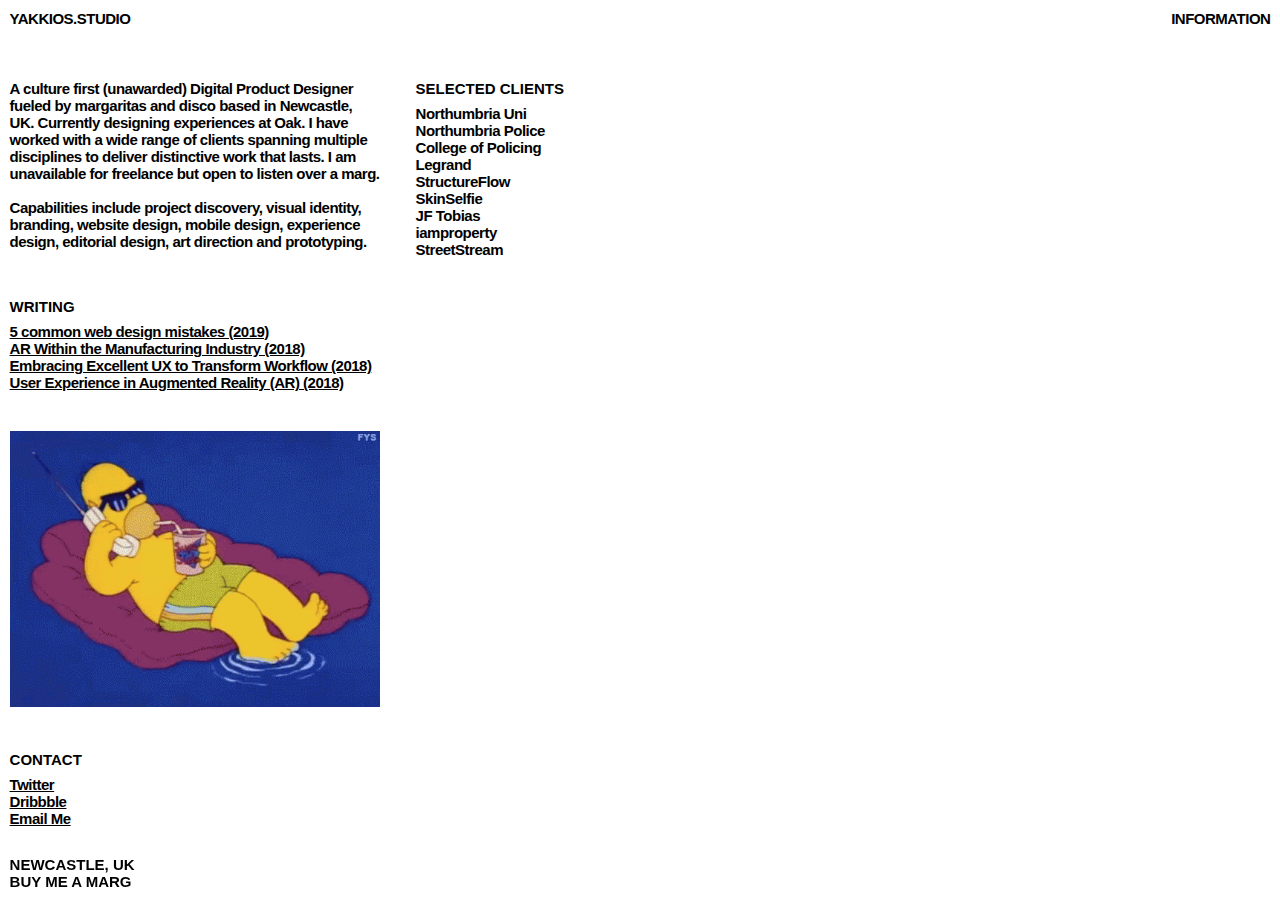
==== information.html @ cf64ff54 "Updated article link" ====
<!DOCTYPE html>
<html>
<head>
  <Title>Margarita Fueled Digital Product Designer</Title>
  <link href="stylesheet.css" rel="stylesheet" type="text/css">

  <link rel="stylesheet" type="text/css" href="MyFontsWebfontsKit.css">

  <link rel="shortcut icon" type="image/png" href="favicon.png"/>
  <link rel="shortcut icon" type="image/png" href="https://eg.com/favicon.png"/>

  <meta property="og:image" content="og-card.png"/>
<meta property="og:url" content="http://yakkios.studio"/>


  <script src="https://ajax.googleapis.com/ajax/libs/jquery/1.11.3/jquery.min.js"></script>
  <script type="text/javascript" src="jquery.js"></script>

  <script type="text/javascript">
    function myFunction() {
     var element = document.body;
     element.classList.toggle("dark-mode");
   }
 </script>

 <meta name="viewport" content="width=device-width, initial-scale=1">

</head>
<body>




  <header class="yakkios-header">
    <div class="site-title-header"><a href="http://www.yakkios.studio">YAKKIOS.STUDIO
    </div>
    <div class="copyright-header"><a href="http://www.yakkios.studio/information">INFORMATION</a>
    </div>
  </header>

  <div id="padding_block_40"></div>


<div class="about-wrapper">
<div id="div3">
     <p>A culture first (unawarded) Digital Product Designer fueled by margaritas and disco based in Newcastle, UK. Currently designing experiences at Oak. I have worked with a wide range of clients spanning multiple disciplines to deliver distinctive work that lasts. I am unavailable for freelance but open to listen over a marg.
      <br>
      <br>
    Capabilities include project discovery, visual identity, branding, website design, mobile design, experience design, editorial design, art direction and prototyping.</p> 
</div>

<div id="div4">
<h3>SELECTED CLIENTS</h3>
    <p>Northumbria Uni<br>
    Northumbria Police<br>
    College of Policing<br> 
    Legrand<br> 
    StructureFlow<br> 
    SkinSelfie<br> 
    JF Tobias<br>
    iamproperty<br>
    StreetStream<br>
  </p>
</div>
</div>

<div class="feature-block">
  <div class="feature-block-about">
   <h3>Writing</h3>
   <p><a href="https://dribbble.com/stories/2019/10/09/5-common-web-design-mistakes" target="blank">5 common web design mistakes (2019)</a></p>
   <p><a href="https://www.komododigital.co.uk/augmented-reality-ar-use-within-manufacturing/" target="blank">AR Within the Manufacturing Industry (2018)</a></p>
   <p><a href="https://www.komododigital.co.uk/insights/embracing-excellent-ux-to-transform-workflow" target="blank">Embracing Excellent UX to Transform Workflow (2018)</a></p>
   <p><a href="https://www.komododigital.co.uk/insights/user-experience-augmented-reality-ar" target="blank">User Experience in Augmented Reality (AR) (2018)</a></p>

 </div>
</div>

<div id="padding_block_40"></div>

<img class="about-gif" src="homer.gif" alt="Flowers in Chania">


<div class="feature-block">
  <div class="feature-block-about">
   <h3>CONTACT</h3>
   <p><a href="https://twitter.com/YAKKIOS" target="blank">Twitter</a></p>
   <p><a href="https://dribbble.com/YAKKIOS" target="blank">Dribbble</a></p> 
   <p><a href="mailto:jackjohnson036@gmail.com?subject=Oi Oi Savloy!">Email Me</a></p> 

 </div>
</div>


<div class="feature-block">
  <div class="feature-block-about">
   <img src="">
 </div>
</div>


<footer class="footer">
  <div class="site-title-header">
  </div>
  <div class="centre-footer">newcastle, uk
    <br>
    <a href="mailto:jackjohnson036@gmail.com?subject=Oi Oi Savloy!">Buy me a marg</a>
    <br>
  </div>
</footer>



</body>
</html>
---- stylesheet.css ----
body {
  padding: 0;
  margin: 0;
  font-family: 'Inter', sans-serif;
  float: none;
  font-weight: 400;
  animation: fadein 2s;
  font-size: 15px;
  height: 100vh;
  color: black;
}

p {
  font-size: 15px;
  padding: 0 0 0 0;
  margin: 0;
  font-weight: 600;
  letter-spacing: -0.5px;
  line-height: 17px;
}

h3 {
  font-size: 15px;
  text-transform: uppercase;
  padding: 0 0 8px 0;
  margin: 0;
  font-weight: 600;
}

body a {
  color: black;
  text-decoration: none;
}

@font-face {
  font-family: Inter;
  src: url(Inter-Regular.otf) format("opentype");
  font-weight: 400;
}

@font-face {
  font-family: Inter;
  src: url(Inter-SemiBold.otf;) format("opentype");
  font-weight: 800;
}

@-webkit-keyframes fadein {
  0%   { opacity: 0; }
  100% { opacity: 1; }
}


@-webkit-keyframes reveal {
  0% {
    transform: translate(0,100%);
  }
  100% {
    transform: translate(0,0);
  }
}


html {
  scroll-behavior: smooth;
}

.dark-mode {
  background-color: black;
  color: white;
}

.dark-mode a {
  color: white;
  border-bottom: 1px solid white;
}

.yakkios-header {
    font-family: Inter, sans-serif;
    width: 100vw;
    padding: 0.6rem;
    position: fixed;
    top: 0;
    justify-content: space-between;
    font-size: 15px;
    display: flex;
    box-sizing: border-box;
    letter-spacing: -0.5px;
    font-weight: 600;
    background-color: white;
  }

.site-title-header {
  text-align: left;
}

.centre-header {
  text-align: center;
}

.header_copyright {
  display: flex;
}

.hero {
  padding-left: 10rem;
  padding-right: 10rem;
}

.logo {
  padding-top: 4rem;
  padding-left: 2rem;
  padding-right: 2rem;
}

.logo img {
  max-width: 100%;
  animation: fadein 2s;
}

.hero img {
  max-width: 100%;
  animation: fadein 2s;
}

.hero-two {
  padding-left: 12rem;
  padding-right: 12rem;
}

.hero-two img {
  max-width: 100%;
  animation: fadein 2s;
}

.hero-three {
  padding-left: 24rem;
  padding-right: 24rem;
}

.hero-three img {
  max-width: 100%;
  animation: fadein 2s;
}


.footer {
    font-family: Inter, sans-serif;
    font-weight: 600;
    /*width: 100vw;*/
    padding: .6rem;
    position: fixed;
    bottom: 0;
    text-transform: uppercase;
    justify-content: space-between;
    display: flex;
    box-sizing: border-box;
}

.footer a {
  text-decoration: none;
}

.footer a:hover {
  border: none;
}

.feature-block {
  padding-top: 2.5rem;
  padding-left: .6rem;
}

.feature-block-about {
    padding: 0px 2rem 0 0px;
    margin: 0px;
    font-weight: normal;
    max-width: 370px;
}


.feature-block-about a { 
  text-decoration: underline;

}

.feature-block-about a:hover { 
  text-decoration: none;
}

.feature-block-about a span { 
  position: absolute; 
  display:none; 
  z-index:99; 
  float: right;
}

.feature-block-about h3 {
  font-size: 15px;
  text-transform: uppercase;
  padding: 0 0 8px 0;
  margin: 0;
  font-weight: 600;
}

.feature-block-about p {
  padding: 0;
  font-weight: 600;
  font-size: 15px;
  letter-spacing: -0.5px;
  line-height: 17px;
  padding: 0;
  margin: 0;
}

.gif {
    padding-top: 40px;
    width: 270px;
  }

.paragraph-indent {
  text-indent: 40px;
}

.feature-inner-block {
  display: inline-block;
  margin-left: 0;
  margin-right: 0;
  width: 60%;
  float: left;
  font-weight: normal;
}


#padding_block_156 {
  height: 18vw;
}

#padding_block_40 {
  height: 40px;
}

#padding_block_64 {
  height: 64px;
}

#padding_block_104 {
  height: 104px;
}


#padding_block_20vw {
  height: 20vw;
}


.work-index-wrapper {
  padding: 0 0 0 .6rem;
}

#div1 {
  margin-top: 0px;
  min-width: 270px;
  display: inline-block;
}

#div2 {
  margin-top: 0px;
    min-width: 370px;
    display: inline-block;
}

.about-wrapper {
  padding: 2.5rem 0 0 .6rem;
}

#div3 {
  vertical-align: top;
  padding-right: 2rem;
  max-width: 370px;
  display: inline-block;
}

#div4 {
  vertical-align: top;
  margin-top: 0px;
    max-width: 370px;
    display: inline-block;
    padding-right: 30px;
}

.about-gif {
  padding-left: .6rem;
  max-width: 370px;
}

.About-Project {
    padding-left: 10rem;
    margin: 0px;
    font-size: 15px;
    font-weight: 600;
}


/*SCREEN SIZES*/

@media screen and (min-width: 1270px) {

}



@media screen and (max-width: 890px) {

.hero {
  padding-right: .6rem;
  padding-left: .6rem;
}

#padding_block_156 {
  height: 40px;
}

.About-Project {
    padding-left: .6rem;
}

#padding_block_104 {
  height: 32px;
}

#div2 h3 {
  visibility: hidden;
}

#div2 p {
  padding-bottom: 12px;
}

}

@media screen and (max-width: 667px) {

  }


@media screen and (max-width: 590px) {

#div4 {

  margin-top: 40px;
}

}
---- MyFontsWebfontsKit.css ----
/**
 * @license
 * MyFonts Webfont Build ID 3784046, 2019-07-10T07:59:21-0400
 * 
 * The fonts listed in this notice are subject to the End User License
 * Agreement(s) entered into by the website owner. All other parties are 
 * explicitly restricted from using the Licensed Webfonts(s).
 * 
 * You may obtain a valid license at the URLs below.
 * 
 * Webfont: NeueAlteGrotesk-Thin by VisualWorks
 * URL: https://www.myfonts.com/fonts/visualworks/neue-alte-grotesk/thin/
 * 
 * Webfont: NeueAlteGrotesk-ExtraLight by VisualWorks
 * URL: https://www.myfonts.com/fonts/visualworks/neue-alte-grotesk/extra-light/
 * 
 * Webfont: NeueAlteGrotesk-Light by VisualWorks
 * URL: https://www.myfonts.com/fonts/visualworks/neue-alte-grotesk/light/
 * 
 * Webfont: NeueAlteGrotesk-Book by VisualWorks
 * URL: https://www.myfonts.com/fonts/visualworks/neue-alte-grotesk/book/
 * 
 * Webfont: NeueAlteGrotesk-Regular by VisualWorks
 * URL: https://www.myfonts.com/fonts/visualworks/neue-alte-grotesk/regular/
 * 
 * Webfont: NeueAlteGrotesk-Medium by VisualWorks
 * URL: https://www.myfonts.com/fonts/visualworks/neue-alte-grotesk/medium/
 * 
 * Webfont: NeueAlteGrotesk-SemiBold by VisualWorks
 * URL: https://www.myfonts.com/fonts/visualworks/neue-alte-grotesk/semi-bold/
 * 
 * Webfont: NeueAlteGrotesk-Bold by VisualWorks
 * URL: https://www.myfonts.com/fonts/visualworks/neue-alte-grotesk/bold/
 * 
 * Webfont: NeueAlteGrotesk-Heavy by VisualWorks
 * URL: https://www.myfonts.com/fonts/visualworks/neue-alte-grotesk/heavy/
 * 
 * Webfont: NeueAlteGrotesk-Black by VisualWorks
 * URL: https://www.myfonts.com/fonts/visualworks/neue-alte-grotesk/black/
 * 
 * 
 * License: https://www.myfonts.com/viewlicense?type=web&buildid=3784046
 * Licensed pageviews: 10,000
 * Webfonts copyright: Copyright © 2017-2018 by Krzysztof Chuc. All rights reserved.
 * 
 * © 2019 MyFonts Inc
*/


/* @import must be at top of file, otherwise CSS will not work */
@import url("//hello.myfonts.net/count/39bd6e");

  
@font-face {font-family: 'NeueAlteGrotesk-Thin';src: url('webfonts/39BD6E_0_0.eot');src: url('webfonts/39BD6E_0_0.eot?#iefix') format('embedded-opentype'),url('webfonts/39BD6E_0_0.woff2') format('woff2'),url('webfonts/39BD6E_0_0.woff') format('woff'),url('webfonts/39BD6E_0_0.ttf') format('truetype');}
 
  
@font-face {font-family: 'NeueAlteGrotesk-ExtraLight';src: url('webfonts/39BD6E_1_0.eot');src: url('webfonts/39BD6E_1_0.eot?#iefix') format('embedded-opentype'),url('webfonts/39BD6E_1_0.woff2') format('woff2'),url('webfonts/39BD6E_1_0.woff') format('woff'),url('webfonts/39BD6E_1_0.ttf') format('truetype');}
 
  
@font-face {font-family: 'NeueAlteGrotesk-Light';src: url('webfonts/39BD6E_2_0.eot');src: url('webfonts/39BD6E_2_0.eot?#iefix') format('embedded-opentype'),url('webfonts/39BD6E_2_0.woff2') format('woff2'),url('webfonts/39BD6E_2_0.woff') format('woff'),url('webfonts/39BD6E_2_0.ttf') format('truetype');}
 
  
@font-face {font-family: 'NeueAlteGrotesk-Book';src: url('webfonts/39BD6E_3_0.eot');src: url('webfonts/39BD6E_3_0.eot?#iefix') format('embedded-opentype'),url('webfonts/39BD6E_3_0.woff2') format('woff2'),url('webfonts/39BD6E_3_0.woff') format('woff'),url('webfonts/39BD6E_3_0.ttf') format('truetype');}
 
  
@font-face {font-family: 'NeueAlteGrotesk-Regular';src: url('webfonts/39BD6E_4_0.eot');src: url('webfonts/39BD6E_4_0.eot?#iefix') format('embedded-opentype'),url('webfonts/39BD6E_4_0.woff2') format('woff2'),url('webfonts/39BD6E_4_0.woff') format('woff'),url('webfonts/39BD6E_4_0.ttf') format('truetype');}
 
  
@font-face {font-family: 'NeueAlteGrotesk-Medium';src: url('webfonts/39BD6E_5_0.eot');src: url('webfonts/39BD6E_5_0.eot?#iefix') format('embedded-opentype'),url('webfonts/39BD6E_5_0.woff2') format('woff2'),url('webfonts/39BD6E_5_0.woff') format('woff'),url('webfonts/39BD6E_5_0.ttf') format('truetype');}
 
  
@font-face {font-family: 'NeueAlteGrotesk-SemiBold';src: url('webfonts/39BD6E_6_0.eot');src: url('webfonts/39BD6E_6_0.eot?#iefix') format('embedded-opentype'),url('webfonts/39BD6E_6_0.woff2') format('woff2'),url('webfonts/39BD6E_6_0.woff') format('woff'),url('webfonts/39BD6E_6_0.ttf') format('truetype');}
 
  
@font-face {font-family: 'NeueAlteGrotesk-Bold';src: url('webfonts/39BD6E_7_0.eot');src: url('webfonts/39BD6E_7_0.eot?#iefix') format('embedded-opentype'),url('webfonts/39BD6E_7_0.woff2') format('woff2'),url('webfonts/39BD6E_7_0.woff') format('woff'),url('webfonts/39BD6E_7_0.ttf') format('truetype');}
 
  
@font-face {font-family: 'NeueAlteGrotesk-Heavy';src: url('webfonts/39BD6E_8_0.eot');src: url('webfonts/39BD6E_8_0.eot?#iefix') format('embedded-opentype'),url('webfonts/39BD6E_8_0.woff2') format('woff2'),url('webfonts/39BD6E_8_0.woff') format('woff'),url('webfonts/39BD6E_8_0.ttf') format('truetype');}
 
  
@font-face {font-family: 'NeueAlteGrotesk-Black';src: url('webfonts/39BD6E_9_0.eot');src: url('webfonts/39BD6E_9_0.eot?#iefix') format('embedded-opentype'),url('webfonts/39BD6E_9_0.woff2') format('woff2'),url('webfonts/39BD6E_9_0.woff') format('woff'),url('webfonts/39BD6E_9_0.ttf') format('truetype');}
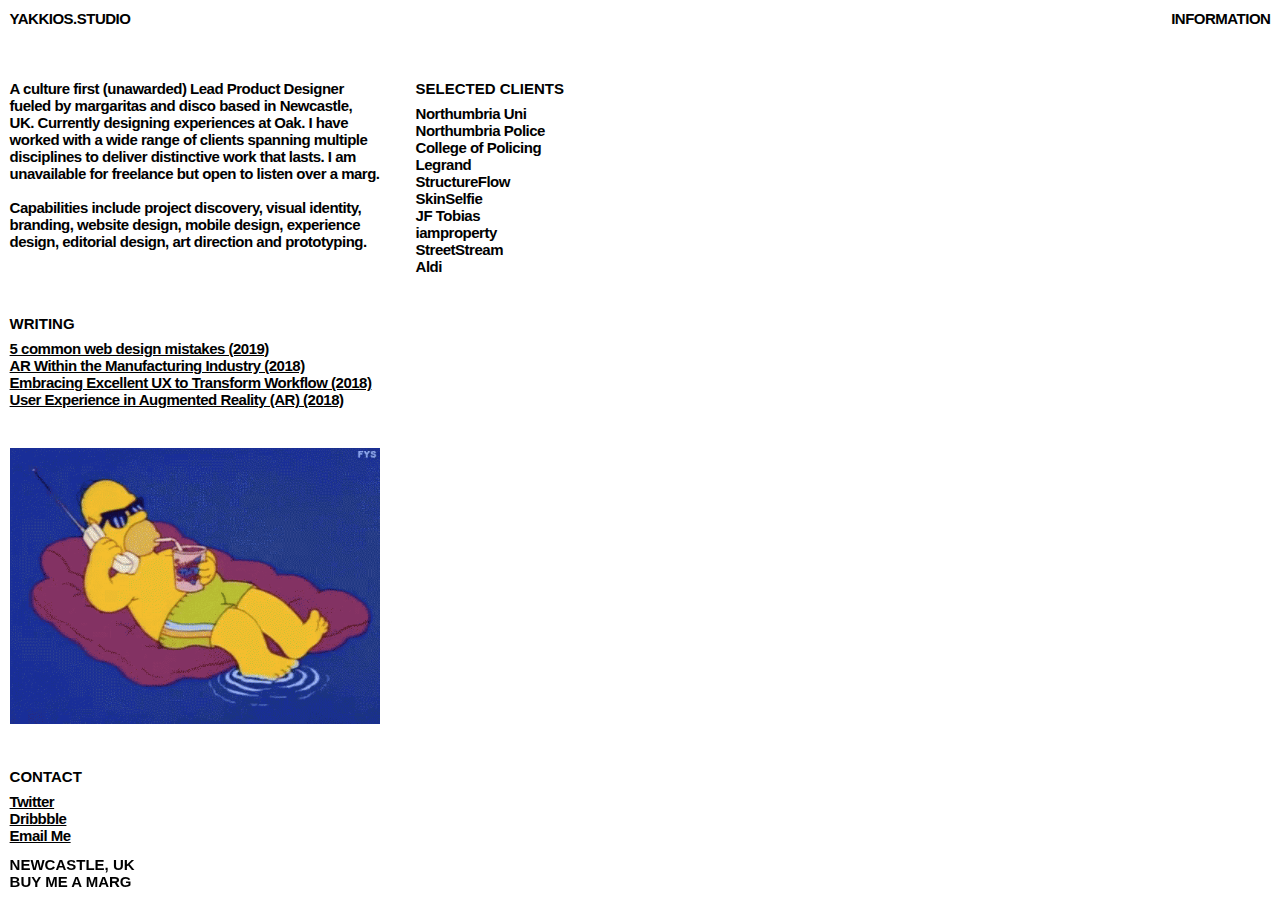
==== commit 10482d04: "Updated info" ====
--- a/information.html
+++ b/information.html
@@ -43,7 +43,7 @@
 
 <div class="about-wrapper">
 <div id="div3">
-     <p>A culture first (unawarded) Digital Product Designer fueled by margaritas and disco based in Newcastle, UK. Currently designing experiences at Oak. I have worked with a wide range of clients spanning multiple disciplines to deliver distinctive work that lasts. I am unavailable for freelance but open to listen over a marg.
+     <p>A culture first (unawarded) Lead Product Designer fueled by margaritas and disco based in Newcastle, UK. Currently designing experiences at Oak. I have worked with a wide range of clients spanning multiple disciplines to deliver distinctive work that lasts. I am unavailable for freelance but open to listen over a marg.
       <br>
       <br>
     Capabilities include project discovery, visual identity, branding, website design, mobile design, experience design, editorial design, art direction and prototyping.</p> 
@@ -60,6 +60,7 @@
     JF Tobias<br>
     iamproperty<br>
     StreetStream<br>
+    Aldi<br>
   </p>
 </div>
 </div>
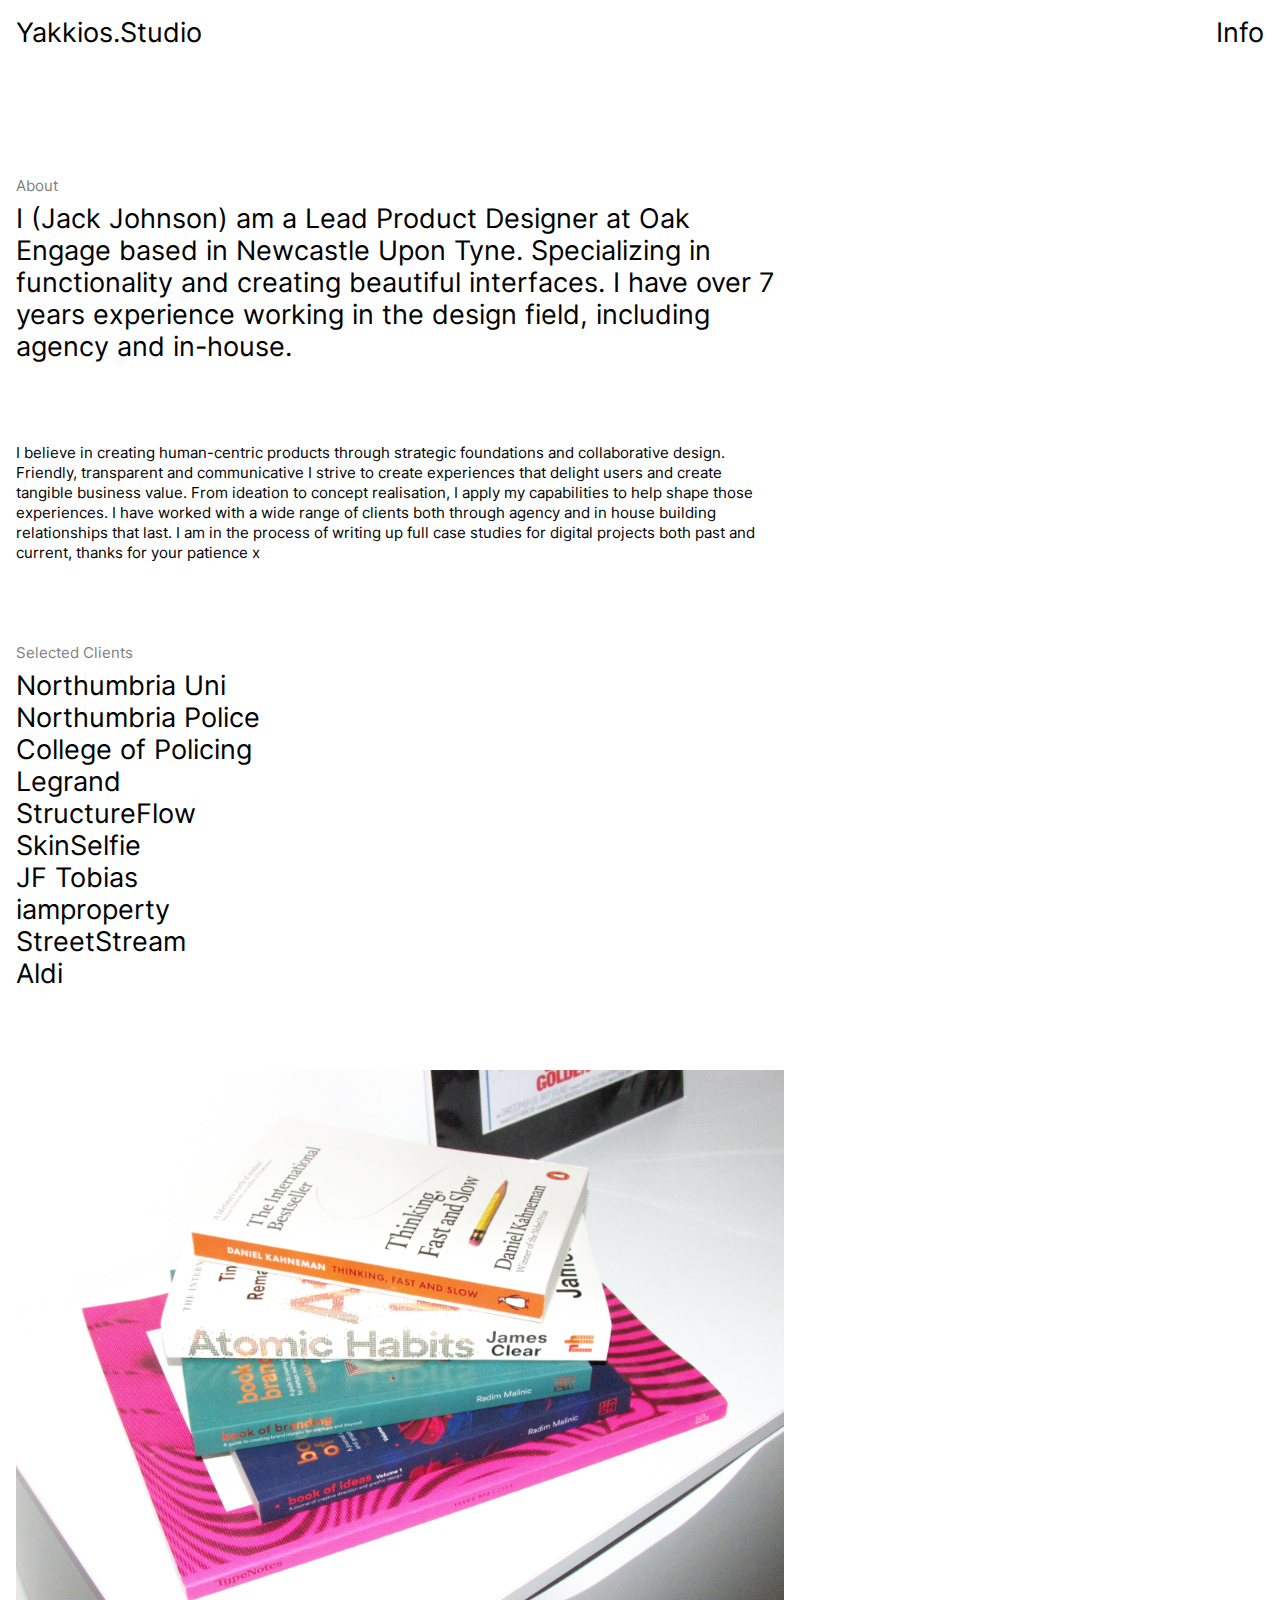
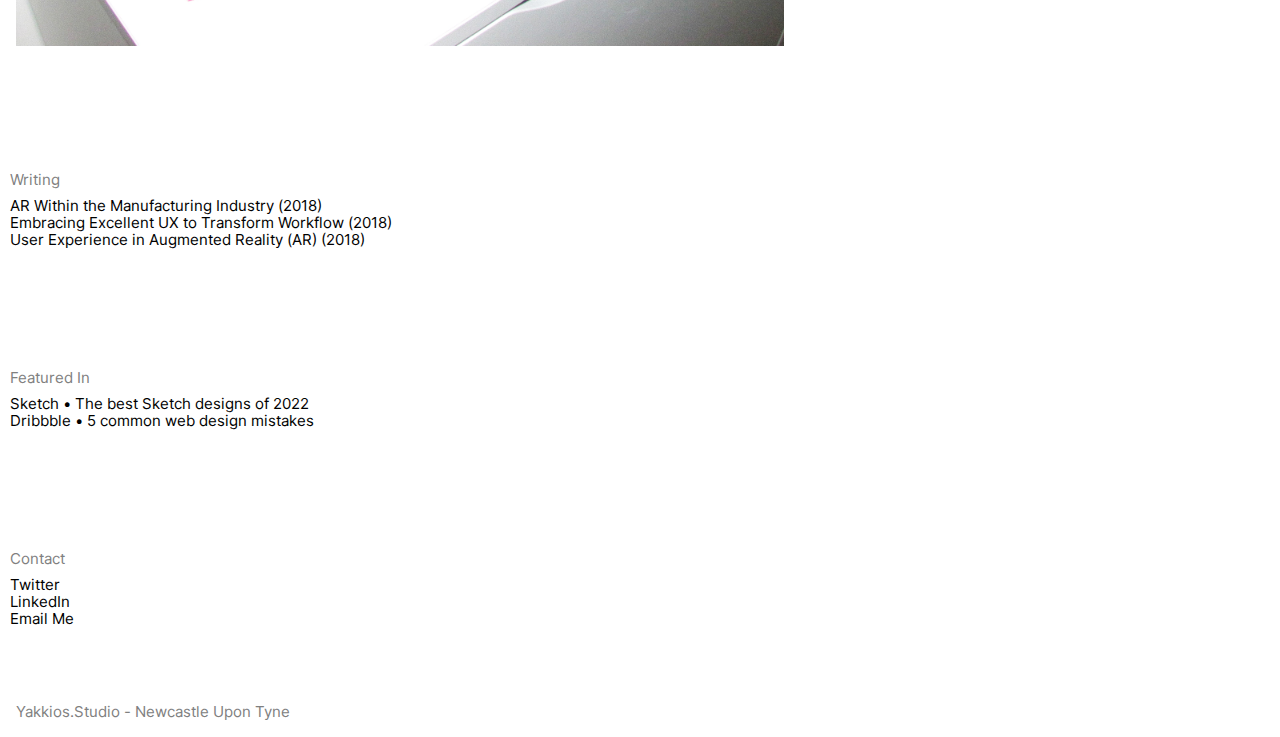
==== commit c7b1e797: "Complete update for information page and overall styling" ====
--- a/information.html
+++ b/information.html
@@ -32,9 +32,9 @@
 
 
   <header class="yakkios-header">
-    <div class="site-title-header"><a href="http://www.yakkios.studio">YAKKIOS.STUDIO
+    <div class="site-title-header"><a href="http://www.yakkios.studio">Yakkios.Studio
     </div>
-    <div class="copyright-header"><a href="http://www.yakkios.studio/information">INFORMATION</a>
+    <div class="copyright-header"><a href="http://www.yakkios.studio/information">Info</a>
     </div>
   </header>
 
@@ -43,14 +43,21 @@
 
 <div class="about-wrapper">
 <div id="div3">
-     <p>A culture first (unawarded) Lead Product Designer fueled by margaritas and disco based in Newcastle, UK. Currently designing experiences at Oak. I have worked with a wide range of clients spanning multiple disciplines to deliver distinctive work that lasts. I am unavailable for freelance but open to listen over a marg.
-      <br>
-      <br>
-    Capabilities include project discovery, visual identity, branding, website design, mobile design, experience design, editorial design, art direction and prototyping.</p> 
+     <h3>About</h3>
+     <p>I (Jack Johnson) am a Lead Product Designer at Oak Engage based in Newcastle Upon Tyne. Specializing in functionality and creating beautiful interfaces. I have over 7 years experience working in the design field, including agency and in-house. 
+</p> 
+    <div id="padding_block_40"></div>
+    <p2>I believe in creating human-centric products through strategic foundations and collaborative design. Friendly, transparent and communicative I strive to create experiences that delight users and create tangible business value. From ideation to concept realisation, I apply my capabilities to help shape those experiences. I have worked with a wide range of clients both through agency and in house building relationships that last. I am in the process of writing up full case studies for digital projects both past and current, thanks for your patience x
+ 
+
+
+</p2> 
 </div>
 
+<div id="padding_block_40"></div>
+
 <div id="div4">
-<h3>SELECTED CLIENTS</h3>
+<h3>Selected Clients</h3>
     <p>Northumbria Uni<br>
     Northumbria Police<br>
     College of Policing<br> 
@@ -65,10 +72,17 @@
 </div>
 </div>
 
+<div id="padding_block_40"></div>
+
+<!--img class="about-gif" src="homer.gif" alt="homer in a pool on a lilo"-->
+
+<img class="about-image" src="book collection.jpg" alt="stacked books">
+
+<div id="padding_block_40"></div>
+
 <div class="feature-block">
   <div class="feature-block-about">
    <h3>Writing</h3>
-   <p><a href="https://dribbble.com/stories/2019/10/09/5-common-web-design-mistakes" target="blank">5 common web design mistakes (2019)</a></p>
    <p><a href="https://www.komododigital.co.uk/augmented-reality-ar-use-within-manufacturing/" target="blank">AR Within the Manufacturing Industry (2018)</a></p>
    <p><a href="https://www.komododigital.co.uk/insights/embracing-excellent-ux-to-transform-workflow" target="blank">Embracing Excellent UX to Transform Workflow (2018)</a></p>
    <p><a href="https://www.komododigital.co.uk/insights/user-experience-augmented-reality-ar" target="blank">User Experience in Augmented Reality (AR) (2018)</a></p>
@@ -78,15 +92,25 @@
 
 <div id="padding_block_40"></div>
 
-<img class="about-gif" src="homer.gif" alt="Flowers in Chania">
+<div class="feature-block">
+  <div class="feature-block-about">
+   <h3>Featured In</h3>
+   <p><a href="https://www.sketch.com/blog/best-designs-2022/" target="blank">Sketch • The best Sketch designs of 2022</a></p>
+   <p><a href="https://dribbble.com/stories/2019/10/09/5-common-web-design-mistakes" target="blank">Dribbble • 5 common web design mistakes</a></p>
+
+
+ </div>
+</div>
+
+<div id="padding_block_40"></div>
 
 
 <div class="feature-block">
   <div class="feature-block-about">
-   <h3>CONTACT</h3>
+   <h3>Contact</h3>
    <p><a href="https://twitter.com/YAKKIOS" target="blank">Twitter</a></p>
-   <p><a href="https://dribbble.com/YAKKIOS" target="blank">Dribbble</a></p> 
-   <p><a href="mailto:jackjohnson036@gmail.com?subject=Oi Oi Savloy!">Email Me</a></p> 
+   <p><a href="https://dribbble.com/YAKKIOS" target="blank">LinkedIn</a></p> 
+   <p><a href="mailto:jackjohnson036@gmail.com?subject=Hey Jack!">Email Me</a></p> 
 
  </div>
 </div>
@@ -102,10 +126,7 @@
 <footer class="footer">
   <div class="site-title-header">
   </div>
-  <div class="centre-footer">newcastle, uk
-    <br>
-    <a href="mailto:jackjohnson036@gmail.com?subject=Oi Oi Savloy!">Buy me a marg</a>
-    <br>
+  <div class="centre-footer">Yakkios.Studio - Newcastle Upon Tyne
   </div>
 </footer>
 
--- a/stylesheet.css
+++ b/stylesheet.css
@@ -11,20 +11,27 @@
 }
 
 p {
-  font-size: 15px;
+  font-size: 27px;
   padding: 0 0 0 0;
   margin: 0;
-  font-weight: 600;
-  letter-spacing: -0.5px;
-  line-height: 17px;
+  font-weight: 500;
+  line-height: 32px;
+}
+
+p2 {
+  font-size: 15px;
+  padding: 0 0 0 0;
+  margin: 0;
+  font-weight: 500;
+  line-height: 20px;
 }
 
 h3 {
   font-size: 15px;
-  text-transform: uppercase;
   padding: 0 0 8px 0;
   margin: 0;
-  font-weight: 600;
+  font-weight: 500;
+  color: grey;
 }
 
 body a {
@@ -77,15 +84,14 @@
 .yakkios-header {
     font-family: Inter, sans-serif;
     width: 100vw;
-    padding: 0.6rem;
+    padding: 1rem;
     position: fixed;
     top: 0;
     justify-content: space-between;
-    font-size: 15px;
+    font-size: 27px;
     display: flex;
     box-sizing: border-box;
-    letter-spacing: -0.5px;
-    font-weight: 600;
+    font-weight: 500;
     background-color: white;
   }
 
@@ -145,15 +151,13 @@
 
 .footer {
     font-family: Inter, sans-serif;
-    font-weight: 600;
+    font-weight: 500;
     /*width: 100vw;*/
-    padding: .6rem;
-    position: fixed;
+    padding: 1rem;
     bottom: 0;
-    text-transform: uppercase;
     justify-content: space-between;
-    display: flex;
     box-sizing: border-box;
+    color: grey;
 }
 
 .footer a {
@@ -173,17 +177,18 @@
     padding: 0px 2rem 0 0px;
     margin: 0px;
     font-weight: normal;
-    max-width: 370px;
+    max-width: 60%;
 }
 
 
 .feature-block-about a { 
-  text-decoration: underline;
+  text-decoration: none;
 
 }
 
 .feature-block-about a:hover { 
   text-decoration: none;
+  color: grey;
 }
 
 .feature-block-about a span { 
@@ -195,26 +200,28 @@
 
 .feature-block-about h3 {
   font-size: 15px;
-  text-transform: uppercase;
   padding: 0 0 8px 0;
   margin: 0;
-  font-weight: 600;
+  font-weight: 500;
 }
 
 .feature-block-about p {
   padding: 0;
-  font-weight: 600;
-  font-size: 15px;
-  letter-spacing: -0.5px;
+  font-weight: 500;
+  font-size: 15px;
   line-height: 17px;
   padding: 0;
   margin: 0;
 }
 
 .gif {
-    padding-top: 40px;
     width: 270px;
   }
+
+.about-image {
+  max-width: 60%;
+  padding-left: 1rem;
+}
 
 .paragraph-indent {
   text-indent: 40px;
@@ -235,7 +242,7 @@
 }
 
 #padding_block_40 {
-  height: 40px;
+  height: 80px;
 }
 
 #padding_block_64 {
@@ -269,34 +276,33 @@
 }
 
 .about-wrapper {
-  padding: 2.5rem 0 0 .6rem;
+  padding: 6rem 0 0 1rem;
 }
 
 #div3 {
   vertical-align: top;
   padding-right: 2rem;
-  max-width: 370px;
+  max-width: 60%;
   display: inline-block;
 }
 
 #div4 {
   vertical-align: top;
   margin-top: 0px;
-    max-width: 370px;
-    display: inline-block;
+    max-width: 800px;
     padding-right: 30px;
 }
 
 .about-gif {
   padding-left: .6rem;
-  max-width: 370px;
+  max-width: 800px;
 }
 
 .About-Project {
     padding-left: 10rem;
     margin: 0px;
     font-size: 15px;
-    font-weight: 600;
+    font-weight: 500;
 }
 
 
@@ -315,8 +321,8 @@
   padding-left: .6rem;
 }
 
-#padding_block_156 {
-  height: 40px;
+#padding_block_80 {
+  height: 80px;
 }
 
 .About-Project {
@@ -349,9 +355,27 @@
   margin-top: 40px;
 }
 
-}
-
-
-
-
-
+#div3 {
+  vertical-align: top;
+  padding-right: 1rem;
+  max-width: 100%;
+  display: inline-block;
+}
+
+.about-image {
+  max-width: 88%;
+  padding-left: 1rem;
+  padding-right: 1rem;
+}
+
+}
+
+
+::selection {
+  background: orange; /* WebKit/Blink Browsers */
+}
+::-moz-selection {
+  background: orange; /* Gecko Browsers */
+}
+
+
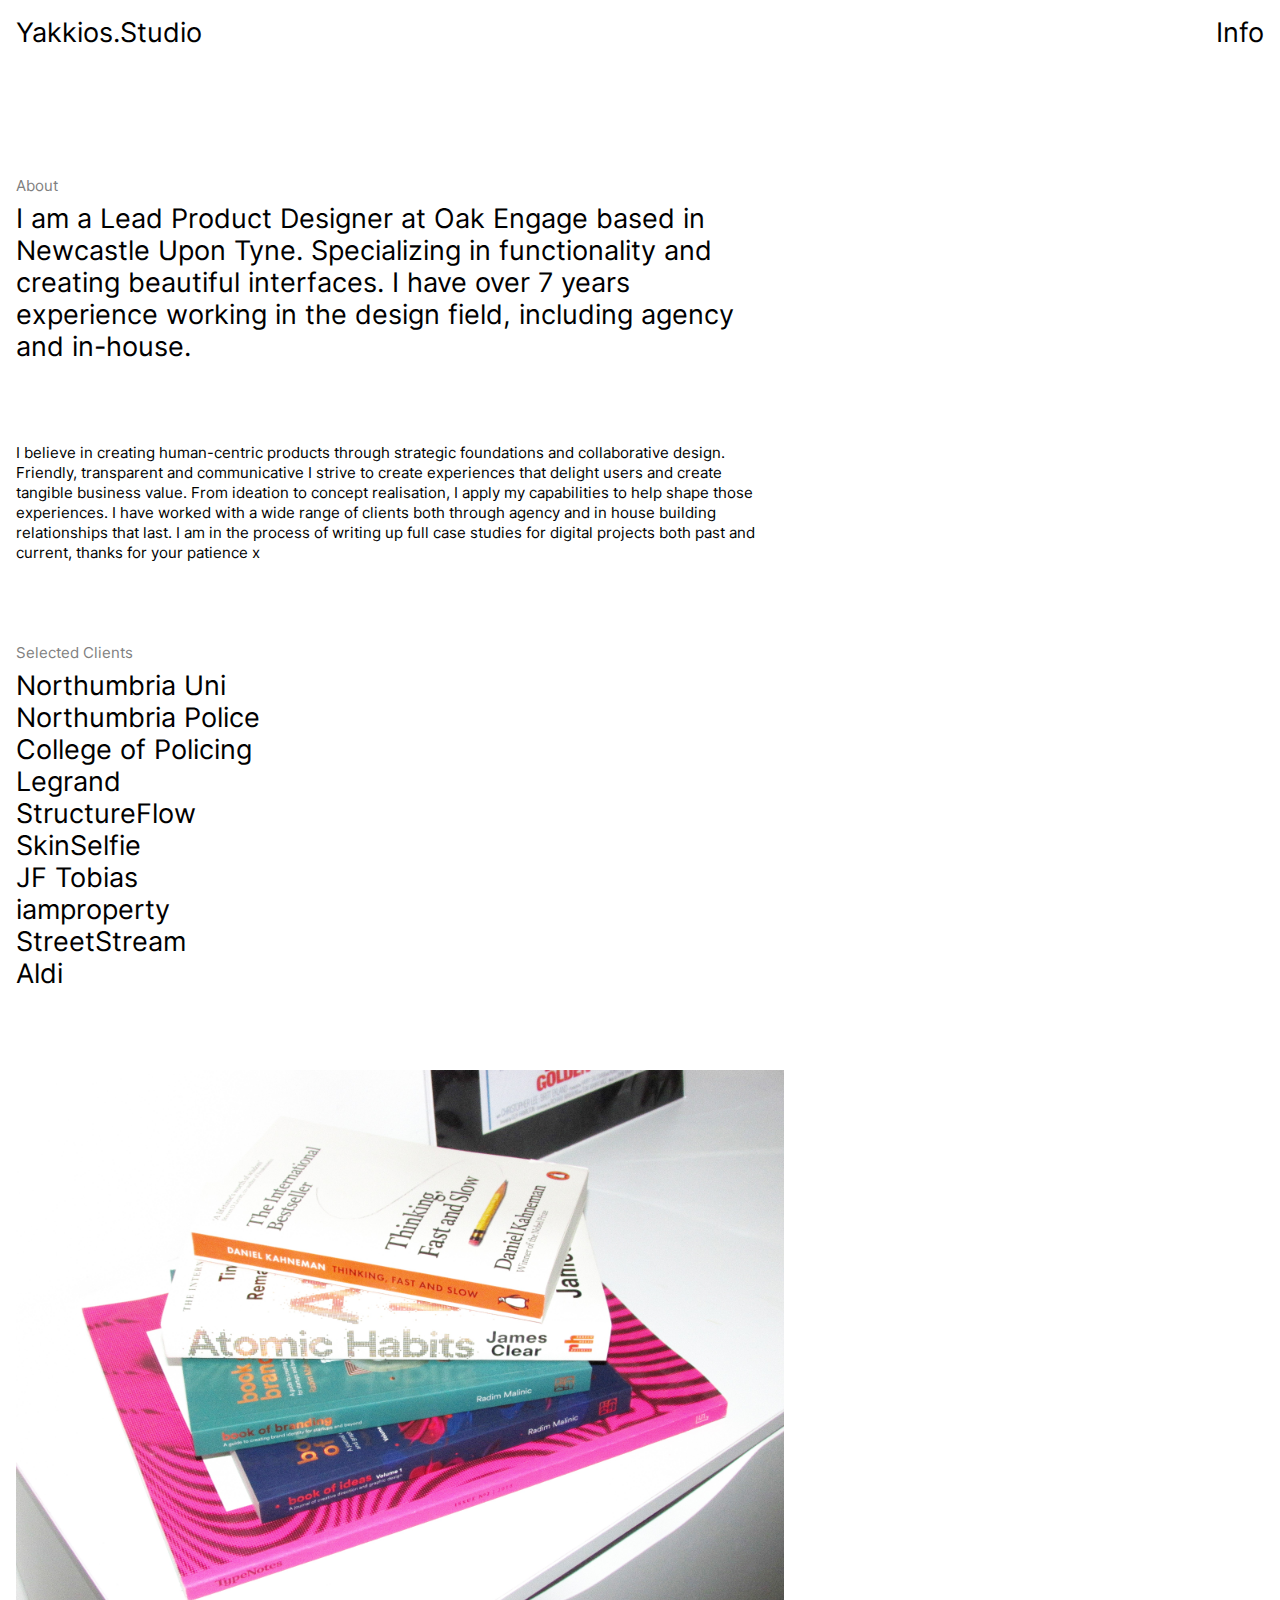
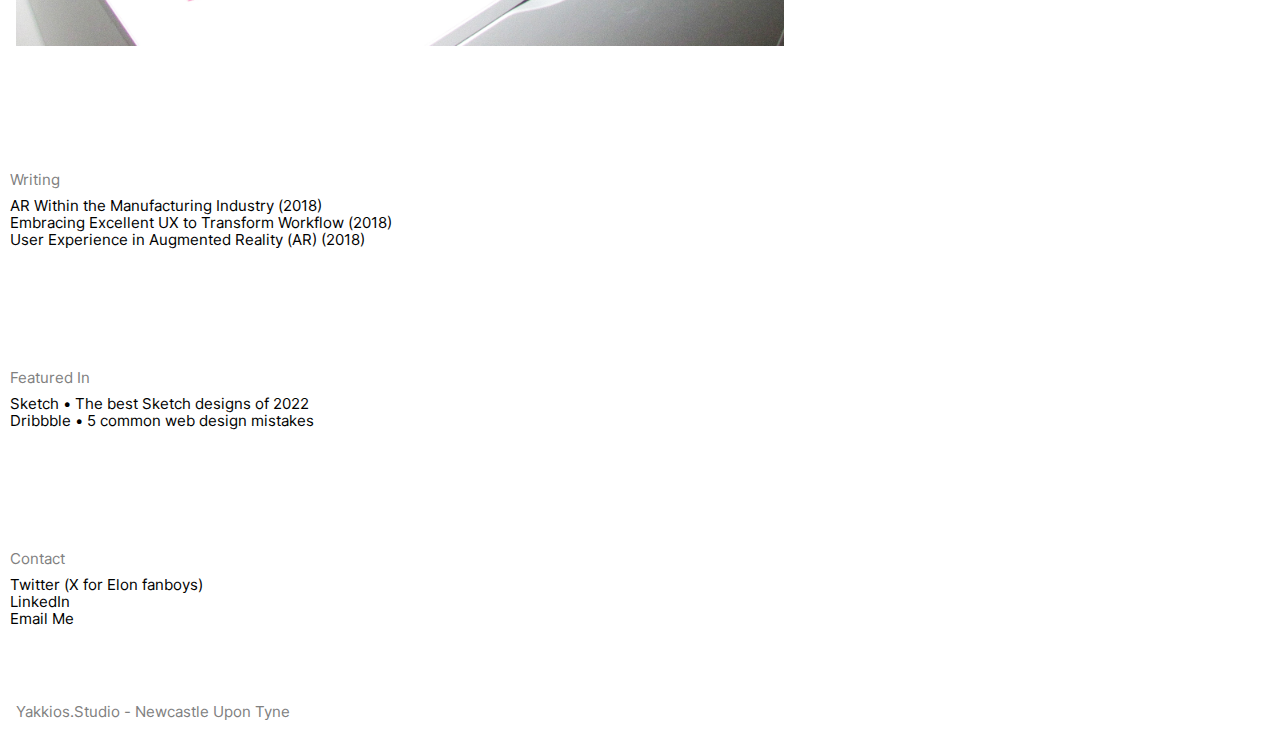
==== commit ddc53128: "Padding and preview copy changes" ====
--- a/information.html
+++ b/information.html
@@ -1,7 +1,7 @@
 <!DOCTYPE html>
 <html>
 <head>
-  <Title>Margarita Fueled Digital Product Designer</Title>
+  <Title>Margarita Fueled Lead Product Designer</Title>
   <link href="stylesheet.css" rel="stylesheet" type="text/css">
 
   <link rel="stylesheet" type="text/css" href="MyFontsWebfontsKit.css">
@@ -10,7 +10,7 @@
   <link rel="shortcut icon" type="image/png" href="https://eg.com/favicon.png"/>
 
   <meta property="og:image" content="og-card.png"/>
-<meta property="og:url" content="http://yakkios.studio"/>
+  <meta property="og:url" content="http://yakkios.studio"/>
 
 
   <script src="https://ajax.googleapis.com/ajax/libs/jquery/1.11.3/jquery.min.js"></script>
@@ -44,7 +44,7 @@
 <div class="about-wrapper">
 <div id="div3">
      <h3>About</h3>
-     <p>I (Jack Johnson) am a Lead Product Designer at Oak Engage based in Newcastle Upon Tyne. Specializing in functionality and creating beautiful interfaces. I have over 7 years experience working in the design field, including agency and in-house. 
+     <p>I am a Lead Product Designer at Oak Engage based in Newcastle Upon Tyne. Specializing in functionality and creating beautiful interfaces. I have over 7 years experience working in the design field, including agency and in-house. 
 </p> 
     <div id="padding_block_40"></div>
     <p2>I believe in creating human-centric products through strategic foundations and collaborative design. Friendly, transparent and communicative I strive to create experiences that delight users and create tangible business value. From ideation to concept realisation, I apply my capabilities to help shape those experiences. I have worked with a wide range of clients both through agency and in house building relationships that last. I am in the process of writing up full case studies for digital projects both past and current, thanks for your patience x
@@ -108,7 +108,7 @@
 <div class="feature-block">
   <div class="feature-block-about">
    <h3>Contact</h3>
-   <p><a href="https://twitter.com/YAKKIOS" target="blank">Twitter</a></p>
+   <p><a href="https://twitter.com/YAKKIOS" target="blank">Twitter (X for Elon fanboys)</a></p>
    <p><a href="https://dribbble.com/YAKKIOS" target="blank">LinkedIn</a></p> 
    <p><a href="mailto:jackjohnson036@gmail.com?subject=Hey Jack!">Email Me</a></p> 
 
--- a/stylesheet.css
+++ b/stylesheet.css
@@ -317,8 +317,8 @@
 @media screen and (max-width: 890px) {
 
 .hero {
-  padding-right: .6rem;
-  padding-left: .6rem;
+  padding-right: 1rem;
+  padding-left: 1rem;
 }
 
 #padding_block_80 {
@@ -363,11 +363,15 @@
 }
 
 .about-image {
-  max-width: 88%;
+  max-width: 92%;
   padding-left: 1rem;
   padding-right: 1rem;
 }
 
+.feature-block-about {
+  max-width: 100%;
+}
+
 }
 
 
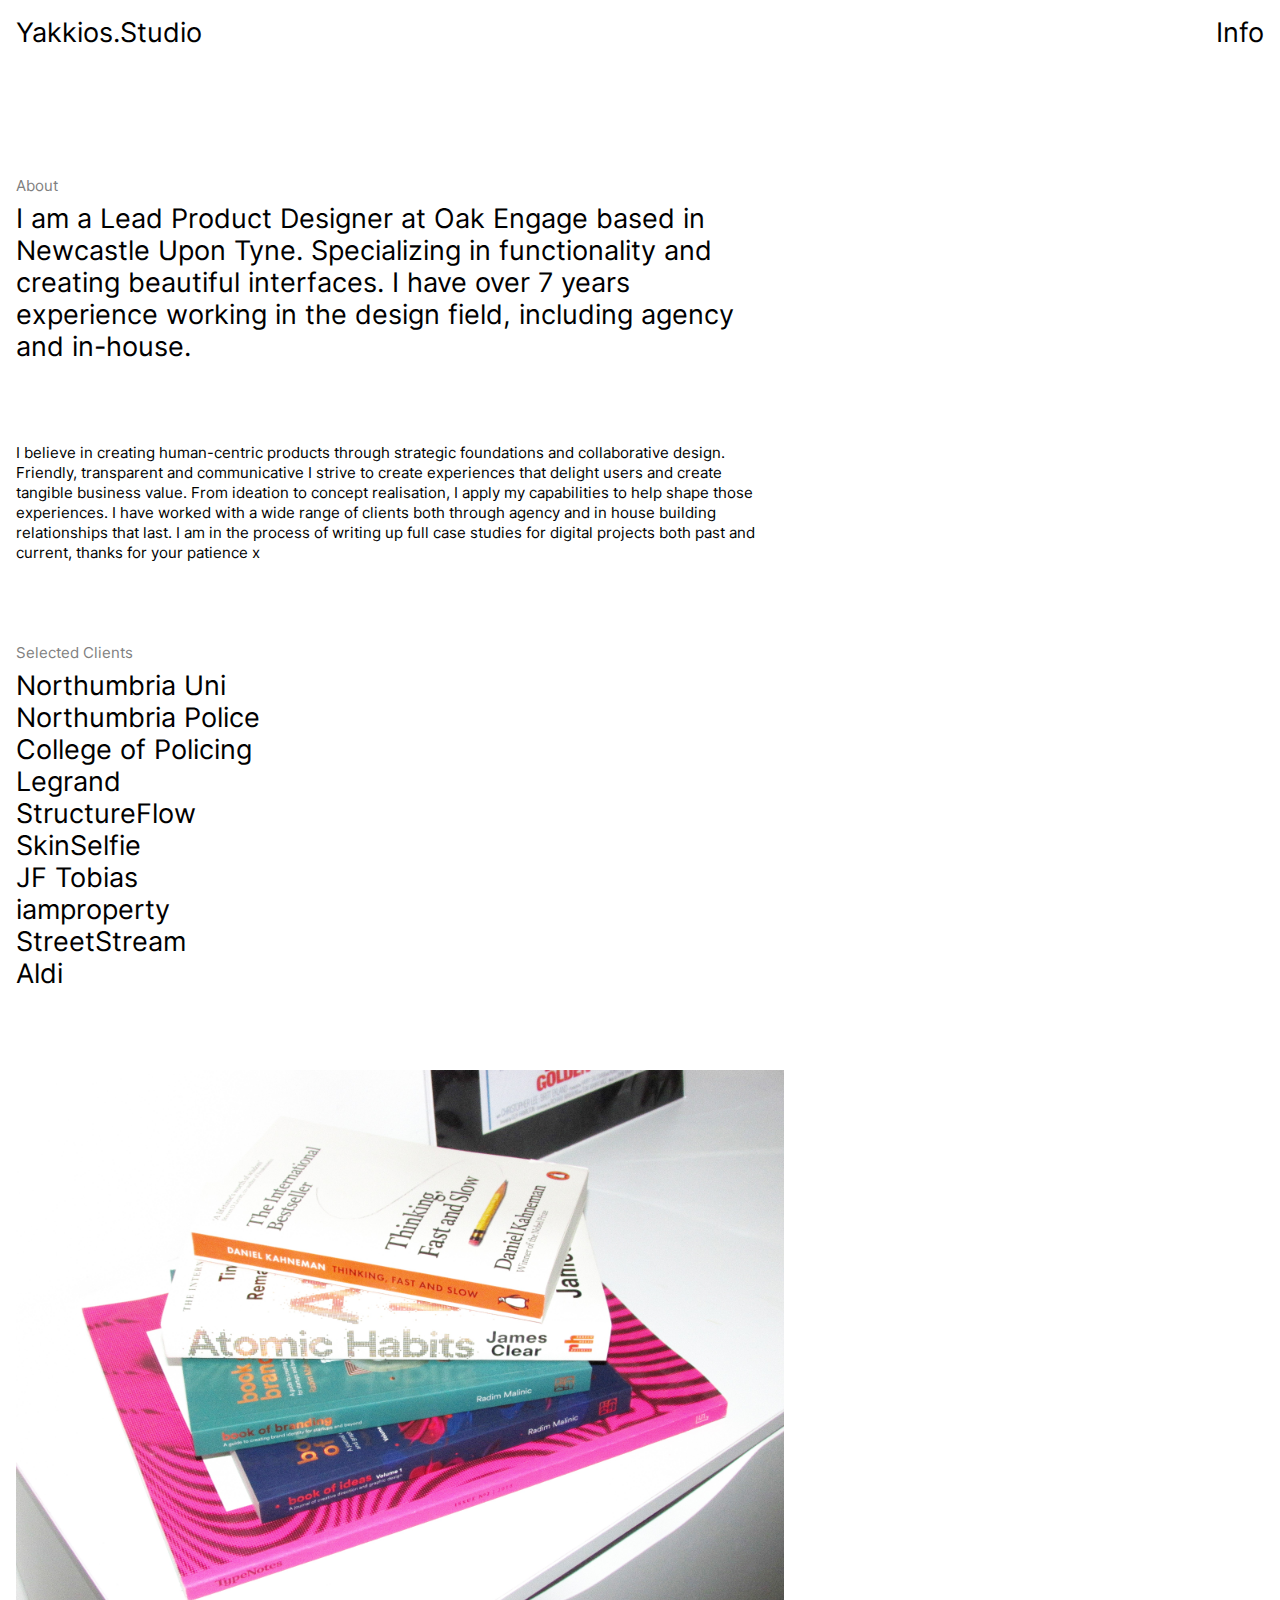
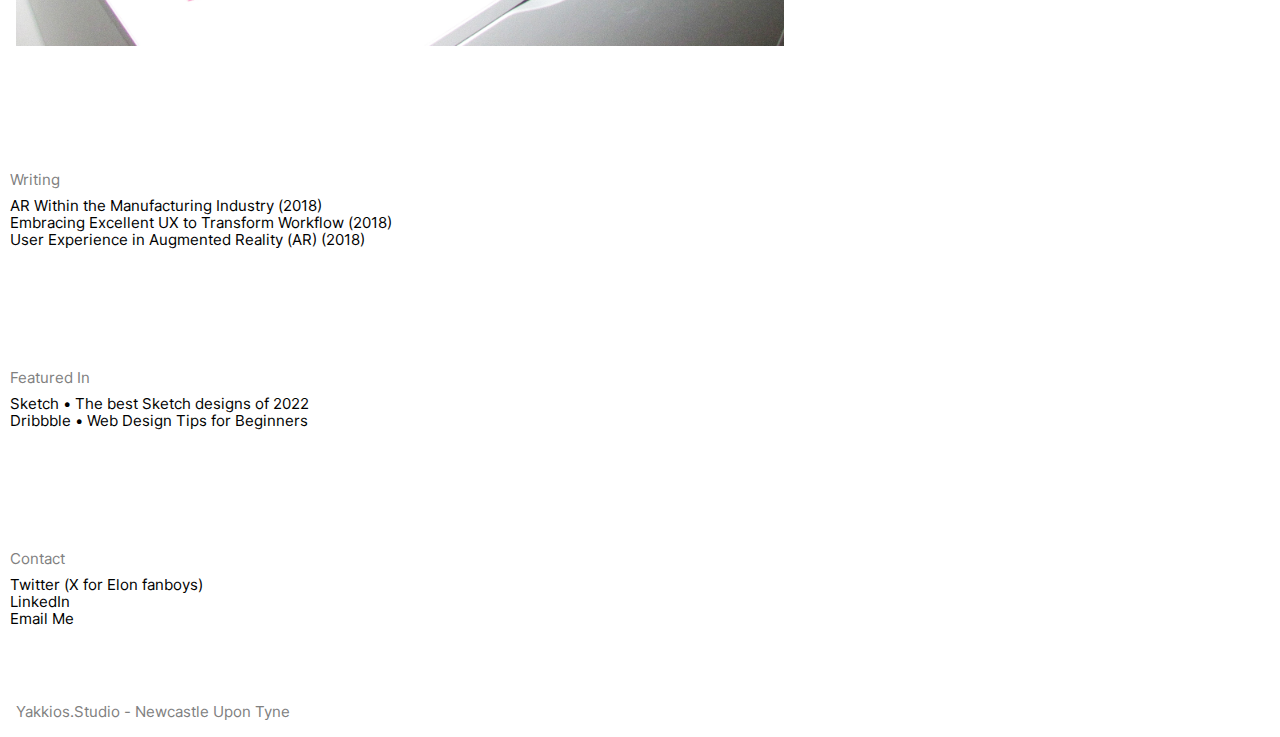
==== commit e7032b7e: "Featured in copy change" ====
--- a/information.html
+++ b/information.html
@@ -96,7 +96,7 @@
   <div class="feature-block-about">
    <h3>Featured In</h3>
    <p><a href="https://www.sketch.com/blog/best-designs-2022/" target="blank">Sketch • The best Sketch designs of 2022</a></p>
-   <p><a href="https://dribbble.com/stories/2019/10/09/5-common-web-design-mistakes" target="blank">Dribbble • 5 common web design mistakes</a></p>
+   <p><a href="https://dribbble.com/stories/2019/10/09/5-common-web-design-mistakes" target="blank">Dribbble • Web Design Tips for Beginners</a></p>
 
 
  </div>
@@ -109,7 +109,7 @@
   <div class="feature-block-about">
    <h3>Contact</h3>
    <p><a href="https://twitter.com/YAKKIOS" target="blank">Twitter (X for Elon fanboys)</a></p>
-   <p><a href="https://dribbble.com/YAKKIOS" target="blank">LinkedIn</a></p> 
+   <p><a href="https://www.linkedin.com/in/jack-johnson-758879113/" target="blank">LinkedIn</a></p> 
    <p><a href="mailto:jackjohnson036@gmail.com?subject=Hey Jack!">Email Me</a></p> 
 
  </div>
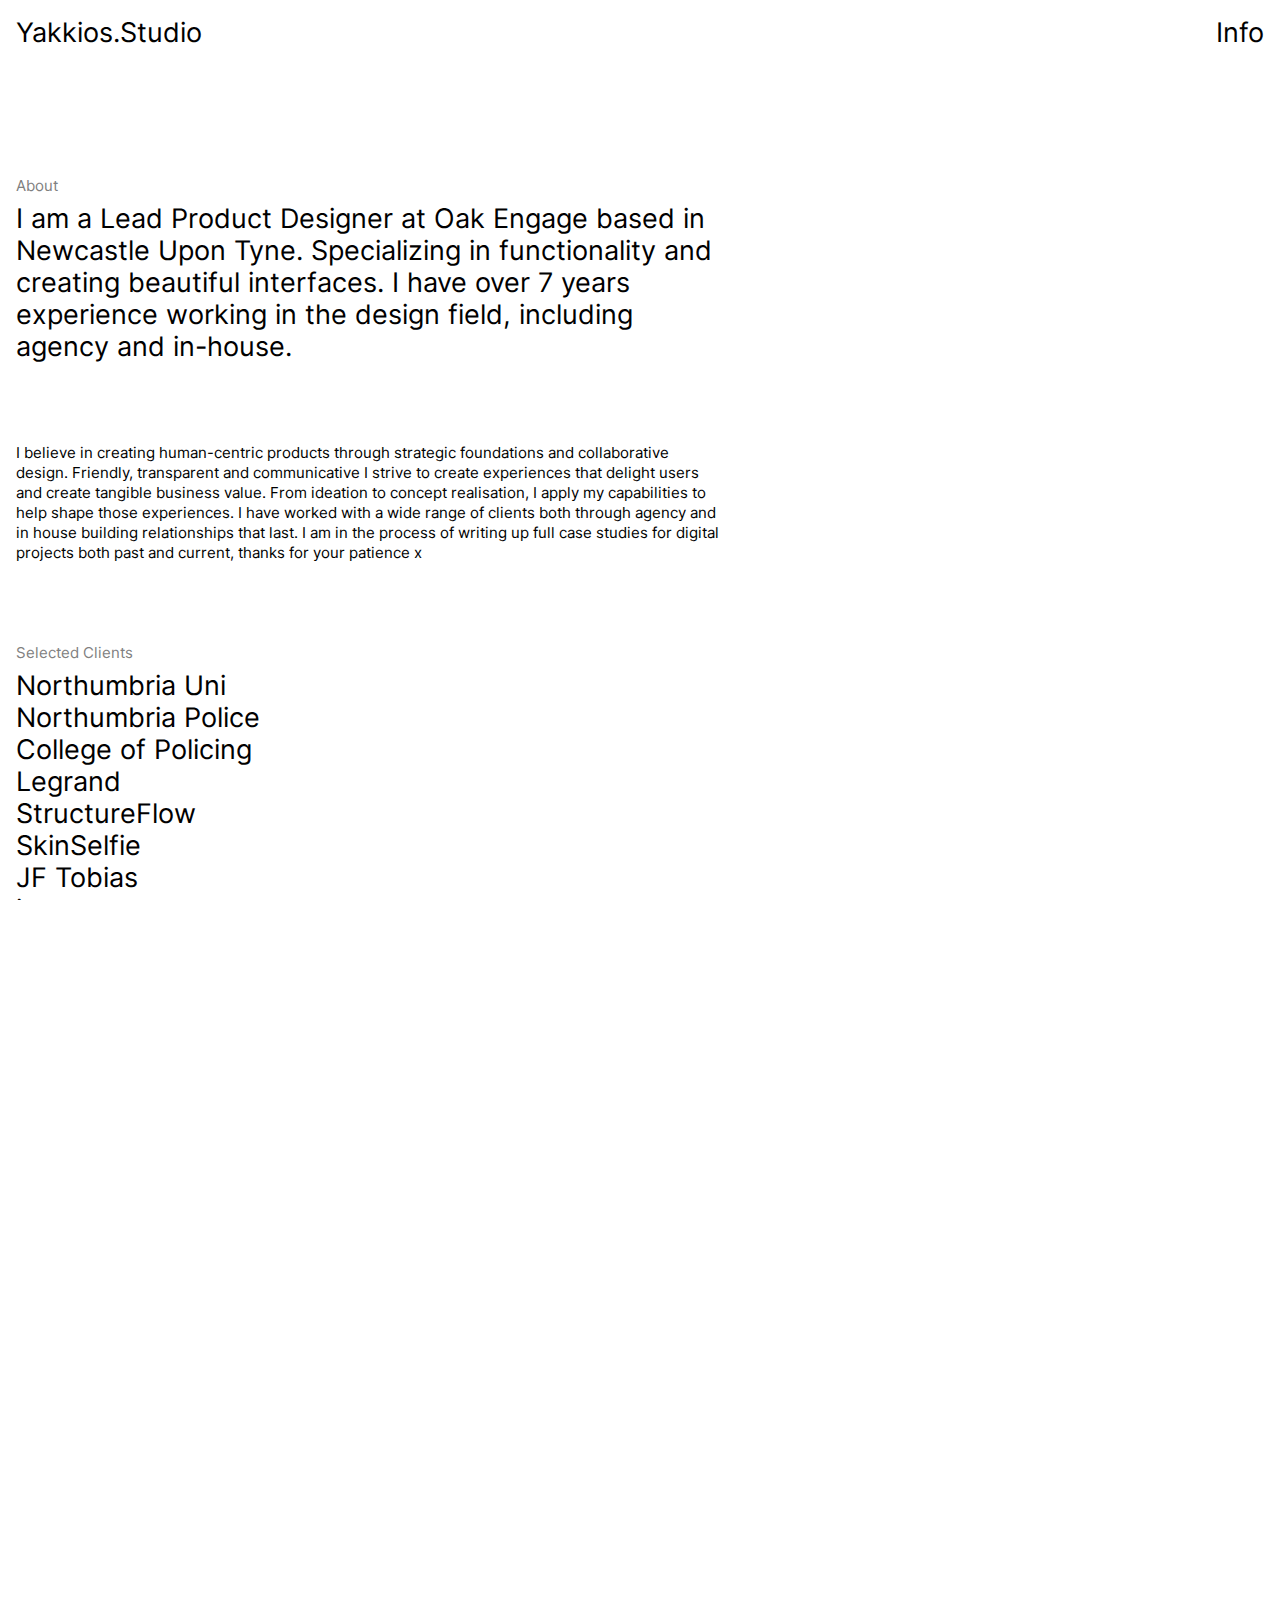
==== commit 3bec6db2: "Card layout index" ====
--- a/information.html
+++ b/information.html
@@ -76,7 +76,7 @@
 
 <!--img class="about-gif" src="homer.gif" alt="homer in a pool on a lilo"-->
 
-<img class="about-image" src="book collection.jpg" alt="stacked books">
+<img class="about-image" src="Book-Collection.png" alt="stacked books">
 
 <div id="padding_block_40"></div>
 
--- a/stylesheet.css
+++ b/stylesheet.css
@@ -1,3 +1,7 @@
+html, body {
+  overflow-x: hidden;
+}
+
 body {
   padding: 0;
   margin: 0;
@@ -8,47 +12,8 @@
   font-size: 15px;
   height: 100vh;
   color: black;
-}
-
-p {
-  font-size: 27px;
-  padding: 0 0 0 0;
-  margin: 0;
-  font-weight: 500;
-  line-height: 32px;
-}
-
-p2 {
-  font-size: 15px;
-  padding: 0 0 0 0;
-  margin: 0;
-  font-weight: 500;
-  line-height: 20px;
-}
-
-h3 {
-  font-size: 15px;
-  padding: 0 0 8px 0;
-  margin: 0;
-  font-weight: 500;
-  color: grey;
-}
-
-body a {
-  color: black;
-  text-decoration: none;
-}
-
-@font-face {
-  font-family: Inter;
-  src: url(Inter-Regular.otf) format("opentype");
-  font-weight: 400;
-}
-
-@font-face {
-  font-family: Inter;
-  src: url(Inter-SemiBold.otf;) format("opentype");
-  font-weight: 800;
+  position: relative;
+  scroll-behavior: smooth;
 }
 
 @-webkit-keyframes fadein {
@@ -67,8 +32,45 @@
 }
 
 
-html {
-  scroll-behavior: smooth;
+p {
+  font-size: 27px;
+  padding: 0 0 0 0;
+  margin: 0;
+  font-weight: 500;
+  line-height: 32px;
+}
+
+p2 {
+  font-size: 15px;
+  padding: 0 0 0 0;
+  margin: 0;
+  font-weight: 500;
+  line-height: 20px;
+}
+
+h3 {
+  font-size: 15px;
+  padding: 0 0 8px 0;
+  margin: 0;
+  font-weight: 500;
+  color: grey;
+}
+
+body a {
+  color: black;
+  text-decoration: none;
+}
+
+@font-face {
+  font-family: Inter;
+  src: url(Inter-Regular.otf) format("opentype");
+  font-weight: 400;
+}
+
+@font-face {
+  font-family: Inter;
+  src: url(Inter-SemiBold.otf;) format("opentype");
+  font-weight: 800;
 }
 
 .dark-mode {
@@ -93,6 +95,7 @@
     box-sizing: border-box;
     font-weight: 500;
     background-color: white;
+    z-index: 1;
   }
 
 .site-title-header {
@@ -105,6 +108,38 @@
 
 .header_copyright {
   display: flex;
+}
+
+.column {
+  float: left;
+  width: 50%;
+  padding: 32px 24px;
+}
+
+.row {
+  display: flex;
+}
+
+.column h1 {
+  font-size: 15px;
+    padding: 12px 0 0 0;
+    margin: 0;
+    font-weight: 500;
+}
+
+.column h2 {
+    font-size: 15px;
+    padding: 4px 0 0 0;
+    margin: 0;
+    font-weight: 500;
+    color: grey;
+}
+
+/* Clear floats after image containers */
+.row::after {
+  content: "";
+  clear: both;
+  display: table;
 }
 
 .hero {
@@ -177,7 +212,7 @@
     padding: 0px 2rem 0 0px;
     margin: 0px;
     font-weight: normal;
-    max-width: 60%;
+    max-width: 56%;
 }
 
 
@@ -219,8 +254,18 @@
   }
 
 .about-image {
-  max-width: 60%;
+  max-width: 56%;
   padding-left: 1rem;
+}
+
+.work-image-wrapper {
+  padding-left: 1rem;
+  padding-right: 1rem;
+  padding-bottom: 1rem;
+}
+
+.work-image {
+  width: 100%;
 }
 
 .paragraph-indent {
@@ -231,7 +276,7 @@
   display: inline-block;
   margin-left: 0;
   margin-right: 0;
-  width: 60%;
+  width: 56%;
   float: left;
   font-weight: normal;
 }
@@ -282,7 +327,7 @@
 #div3 {
   vertical-align: top;
   padding-right: 2rem;
-  max-width: 60%;
+  max-width: 56%;
   display: inline-block;
 }
 
@@ -341,6 +386,18 @@
   padding-bottom: 12px;
 }
 
+.column {
+  float: left;
+  width: 100%;
+  padding: 0 0 56px 0;
+}
+
+.row {
+  display: block;
+  padding-left: 1rem;
+  padding-right: 1rem;
+}
+
 }
 
 @media screen and (max-width: 667px) {
